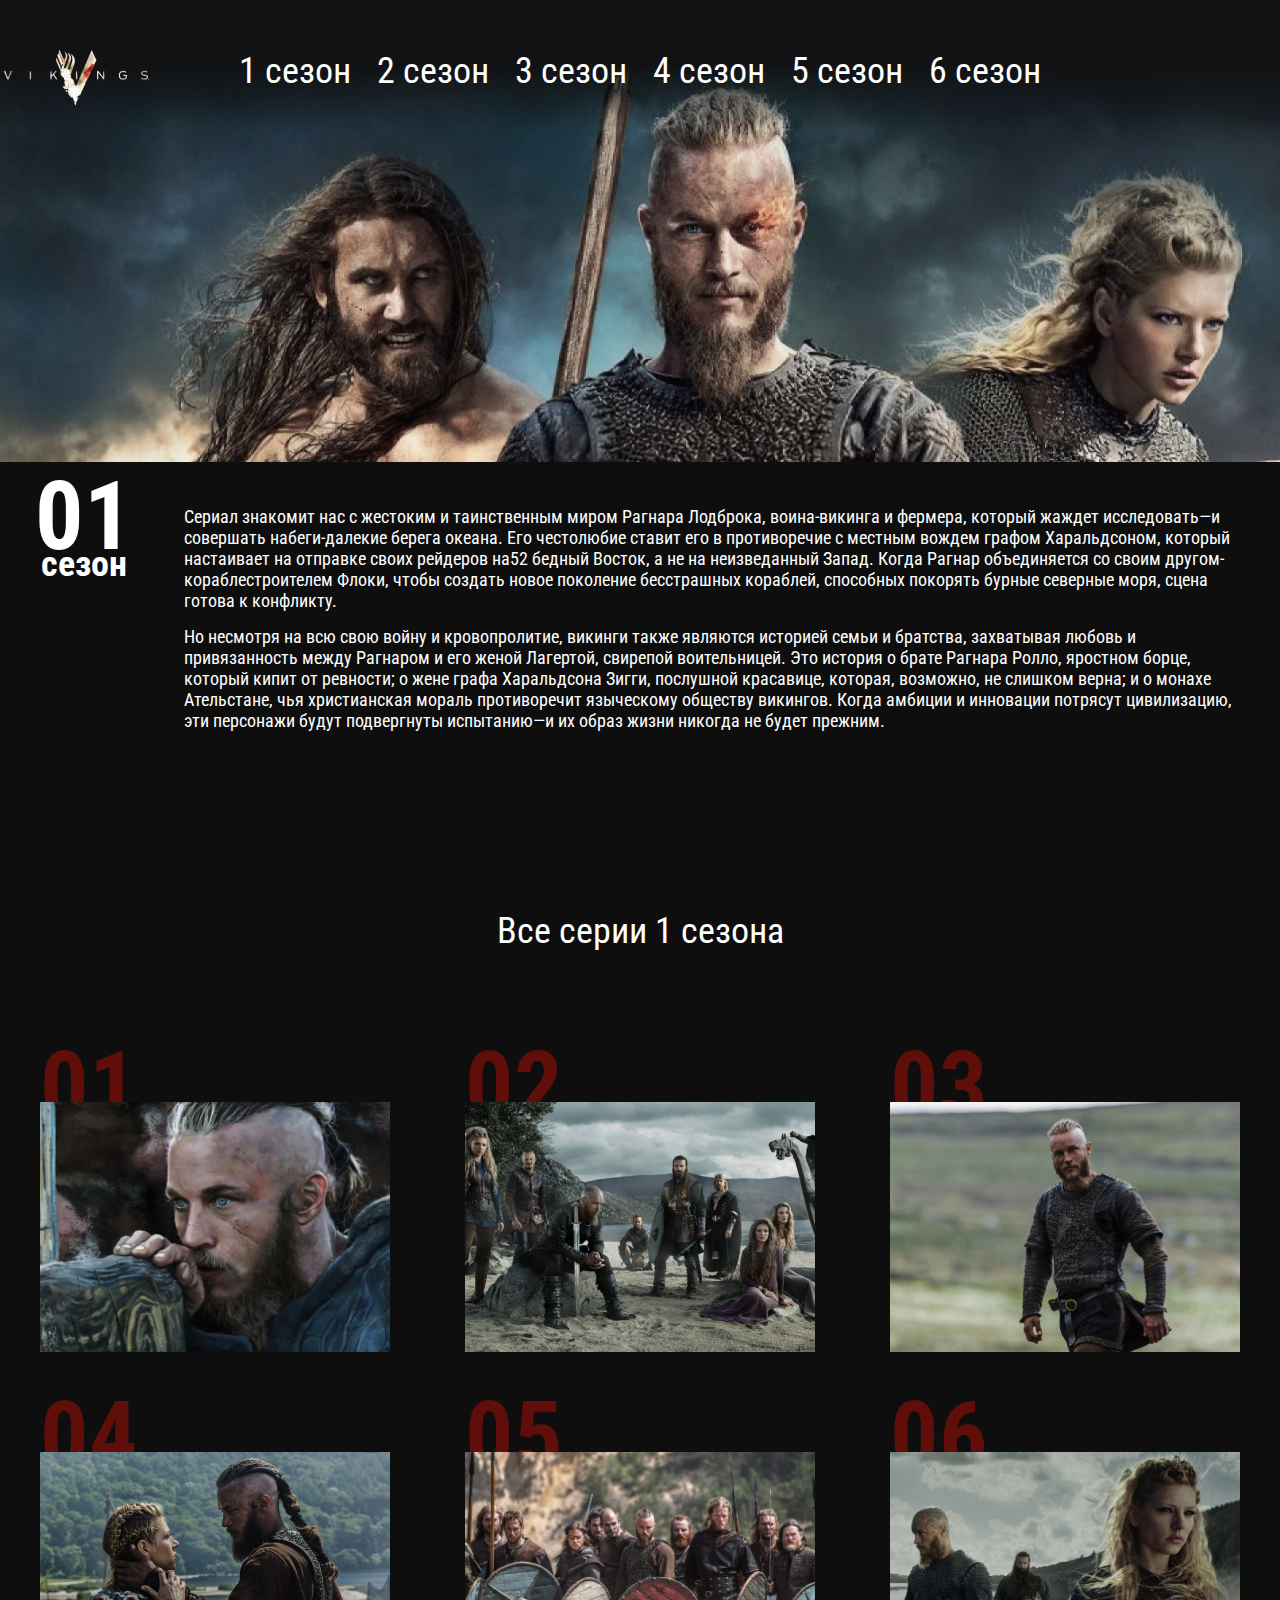
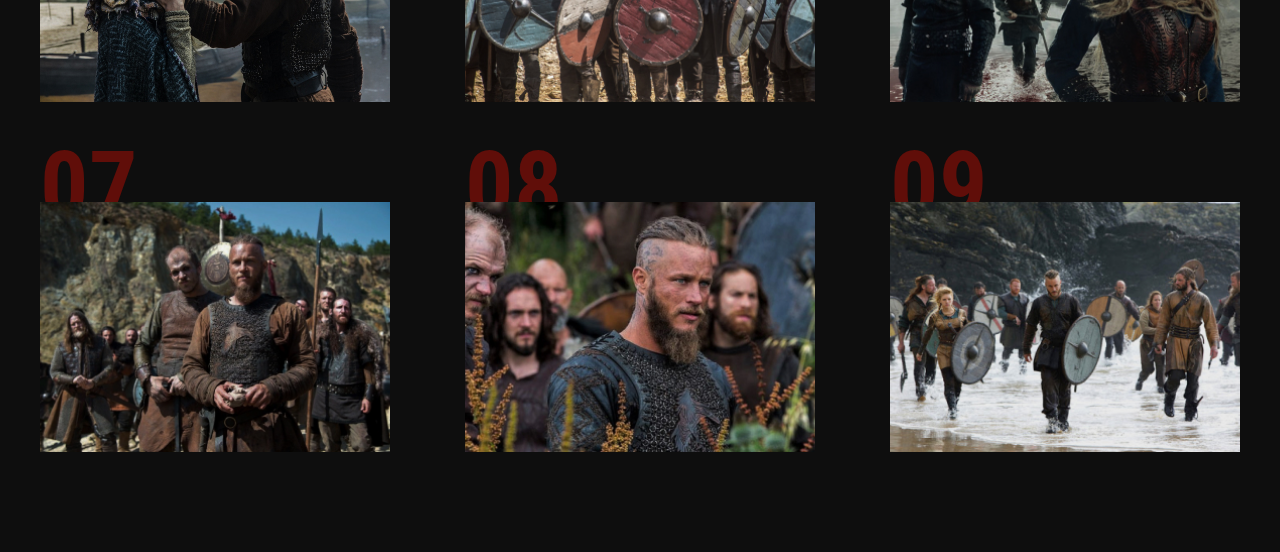
==== season-1.html @ 43eeecdd "feat: end 1-seasons" ====
<!DOCTYPE html>
<html lang="ru">

<head>
    <meta charset="UTF-8">
    <meta name="viewport" content="width=device-width, initial-scale=1.0">
    <meta http-equiv="X-UA-Compatible" content="ie=edge">
    <title>Document</title>
    <link href="https://fonts.googleapis.com/css2?family=Roboto+Condensed:ital,wght@0,400;0,700;1,300&display=swap"
        rel="stylesheet">
    <link rel="stylesheet" href="css/reset.css">
    <link rel="stylesheet" href="css/jquery.fancybox.css">
    <link rel="stylesheet" href="css/style.css">
</head>

<body>

    <header class=" page-header">
        <nav class="menu">
            <div class="menu__container">
                <a class="page-logo" href="index.html">
                    <img src="images/page-logo.png" alt="">
                </a>
                <ul class="menu__list">
                    <li class="menu__list-item">
                        <a class="menu__list-link menu__list-link--active" href="#">1 сезон</a>
                    </li>
                    <li class="menu__list-item">
                        <a class="menu__list-link" href="#">2 сезон</a>
                    </li>
                    <li class="menu__list-item">
                        <a class="menu__list-link" href="#">3 сезон</a>
                    </li>
                    <li class="menu__list-item">
                        <a class="menu__list-link" href="#">4 сезон</a>
                    </li>
                    <li class="menu__list-item">
                        <a class="menu__list-link" href="#">5 сезон</a>
                    </li>
                    <li class="menu__list-item">
                        <a class="menu__list-link" href="#">6 сезон</a>
                    </li>
                </ul>
            </div>
        </nav>
        <div class="season-info">
            <div class="season-info__num">
                01
                <span>сезон</span>
            </div>
            <div class="season-info__text">
                <p>Сериал знакомит нас с жестоким и таинственным миром Рагнара Лодброка, воина-викинга и фермера,
                    который жаждет исследовать—и совершать набеги-далекие берега океана. Его честолюбие ставит его в
                    противоречие с местным вождем графом Харальдсоном, который настаивает на отправке своих рейдеров
                    на52
                    бедный Восток, а не на неизведанный Запад. Когда Рагнар объединяется со своим
                    другом-кораблестроителем Флоки, чтобы создать новое поколение бесстрашных кораблей, способных
                    покорять бурные северные моря, сцена готова к конфликту.
                </p>
                <p>Но несмотря на всю свою войну и кровопролитие, викинги также являются историей семьи и братства,
                    захватывая любовь и привязанность между Рагнаром и его женой Лагертой, свирепой воительницей. Это
                    история о брате Рагнара Ролло, яростном борце, который кипит от ревности; о жене графа Харальдсона
                    Зигги, послушной красавице, которая, возможно, не слишком верна; и о монахе Ательстане, чья
                    христианская мораль противоречит языческому обществу викингов. Когда амбиции и инновации потрясут
                    цивилизацию, эти персонажи будут подвергнуты испытанию—и их образ жизни никогда не будет прежним.
                </p>
            </div>
        </div>
    </header>

    <section class="seasons section-page">
        <div class="container">
            <h3 class="title">
                Все серии 1 сезона
            </h3>
            <ol class="seasons__inner">
                <li class="seasons__item" style="background-image: url('images/seasons 1-image-1.jpg');">
                    <a class="seasons__link" data-fancybox="gallery"
                        href="https://www.youtube.com/watch?v=ny9Fmx-rUKQ?autoplay=0">Смотреть</a>
                </li>
                <li class="seasons__item" style="background-image: url('images/seasons 1-image-2.jpg');">
                    <a class="seasons__link" data-fancybox="gallery"
                        href="https://www.youtube.com/watch?v=ny9Fmx-rUKQ?autoplay=0">Смотреть</a>
                </li>
                <li class="seasons__item" style="background-image: url('images/seasons 1-image-3.jpg');">
                    <a class="seasons__link" data-fancybox="gallery"
                        href="https://www.youtube.com/watch?v=ny9Fmx-rUKQ?autoplay=0">Смотреть</a>
                </li>
                <li class="seasons__item" style="background-image: url('images/seasons 1-image-4.jpg');">
                    <a class="seasons__link" data-fancybox="gallery"
                        href="https://www.youtube.com/watch?v=ny9Fmx-rUKQ?autoplay=0">Смотреть</a>
                </li>
                <li class="seasons__item" style="background-image: url('images/seasons 1-image-5.jpg');">
                    <a class="seasons__link" data-fancybox="gallery"
                        href="https://www.youtube.com/watch?v=ny9Fmx-rUKQ?autoplay=0">Смотреть</a>
                </li>
                <li class="seasons__item" style="background-image: url('images/seasons 1-image-6.jpg');">
                    <a class="seasons__link" data-fancybox="gallery"
                        href="https://www.youtube.com/watch?v=ny9Fmx-rUKQ?autoplay=0">Смотреть</a>
                </li>
                <li class="seasons__item" style="background-image: url('images/seasons 1-image-7.jpg');">
                    <a class="seasons__link" data-fancybox="gallery"
                        href="https://www.youtube.com/watch?v=ny9Fmx-rUKQ?autoplay=0">Смотреть</a>
                </li>
                <li class="seasons__item" style="background-image: url('images/seasons 1-image-8.jpg');">
                    <a class="seasons__link" data-fancybox="gallery"
                        href="https://www.youtube.com/watch?v=ny9Fmx-rUKQ?autoplay=0">Смотреть</a>
                </li>
                <li class="seasons__item" style="background-image: url('images/seasons 1-image-9.jpg');">
                    <a class="seasons__link" data-fancybox="gallery"
                        href="https://www.youtube.com/watch?v=ny9Fmx-rUKQ?autoplay=0">Смотреть</a>
                </li>

            </ol>
        </div>
    </section>


    <script src="https://ajax.googleapis.com/ajax/libs/jquery/3.4.1/jquery.min.js"></script>
    <script src="js/jquery.fancybox.min.js"></script>
    <script src="js/main.js"></script>
</body>

</html>
---- css/style.css ----
* {
  box-sizing: border-box;
}

body {
  background-color: #0e0e0e;
  color: #fff;
  font-family: "Roboto Condensed", sans-serif;
  font-weight: 400px;
  font-size: 18px;
  line-height: 21px;
}

a {
  color: inherit;
  text-decoration: none;
}

ul {
  list-style: none;
}

.container {
  max-width: 1220px;
  padding: 0 10px;
  margin: 0 auto;
}

.section-page {
  padding: 100px 0;
}

.title {
  text-align: center;
  margin-bottom: 100px;
  font-size: 36px;
  line-height: 42px;
  font-weight: 400;
}

.header {
  background-image: url("../images/header-bg.jpg");
  height: 100vh;
  background-repeat: no-repeat;
  background-size: cover;
  background-position: center 50px;
  text-align: center;
  position: relative;
}

.header::after {
  content: "";
  position: absolute;
  height: 70px;
  bottom: 0;
  left: 0;
  width: 100%;
  background: linear-gradient(
    180deg,
    #0e0e0e 0%,
    rgba(17, 17, 17, 0.850295) 16.53%,
    rgba(32, 31, 33, 0) 100%
  );
  transform: rotate(180deg);
}

.menu {
  padding: 50px 0 58px;
  background: linear-gradient(
    180deg,
    #111213 0%,
    #111213 43.62%,
    rgba(32, 31, 33, 0) 86.33%
  );
}

.menu__list {
  display: flex;
  justify-content: center;
}

.menu__list-item {
  padding: 0 13px;
}

.menu__list-link {
  font-size: 36px;
  line-height: 42px;
}

.menu__list-link:hover,
menu__list-link--active {
  color: #85ccdc;
  text-decoration: underline;
}

.logo {
  padding-top: 178px;
}

.about__inner {
  display: flex;
}

.about__info {
  width: 375px;
  margin-right: 50px;
  flex: none;
}

.about__info-item {
  margin-bottom: 25px;
  color: #e5e5e5;
}

.about__info-item span {
  display: block;
}

.about__text p {
  margin-bottom: 25px;
}

.video {
  background-image: url("../images/video-bg.jpg");
  height: 100vh;
  background-size: cover;
  background-position: center center;
  background-repeat: no-repeat;
  text-align: right;
}

.video__text {
  font-style: italic;
  font-weight: 300;
  font-size: 72px;
  line-height: 84px;
  color: #85ccdc;
  padding-top: 444px;
  margin-bottom: 40px;
}

.video__text span {
  display: block;
  padding-right: 285px;
}

.video__btn {
  padding-left: 112px;
  position: relative;
  margin-right: 230px;
}

.video__btn::before {
  content: "";
  position: absolute;
  width: 100px;
  height: 100px;
  top: -40px;
  left: 0;
  background-image: url("../images/youtube-bth.svg");
}

.seasons__inner {
  display: grid;
  grid-template-columns: 1fr 1fr 1fr;
  grid-gap: 100px 75px;
  counter-reset: number;
  padding-top: 50px;
}

.seasons__item {
  width: 350px;
  height: 250px;
  background-repeat: no-repeat;
  background-position: center center;
  background-size: cover;
  list-style: none;
  position: relative;
  display: flex;
  justify-content: center;
  align-items: center;
}

.seasons__item:hover .seasons__link {
  opacity: 1;
}

.seasons__item::before {
  content: "0" counter(number);
  counter-increment: number;
  position: absolute;
  font-weight: bold;
  font-size: 96px;
  line-height: 112px;
  color: #600e09;
  left: 0;
  top: -72px;
  z-index: -1;
}

.seasons__item:hover::after {
  content: "";
  position: absolute;
  top: 0;
  left: 0;
  right: 0;
  bottom: 0;
  background: rgba(14, 14, 14, 0.8);
}

.seasons__link {
  font-size: 36px;
  line-height: 42px;
  padding: 12px 78px 11px;
  background-color: #0e0e0e;
  opacity: 0;
  transition: all 1s;
  z-index: 2;
}

.heroes__inner {
  display: flex;
  justify-content: space-between;
}

.heroes__slider-img {
  max-width: 775px;
}

.heroes__slider-text {
  max-width: 350px;
}

.slick-btn {
  position: absolute;
  top: 50%;
  transform: translateY(-50%);
  border: none;
  background-color: transparent;
  z-index: 5;
  cursor: pointer;
  outline: none;
}

.slick-prev {
  left: 38px;
}

.slick-next {
  right: 38px;
}

.heroes-name {
  font-style: italic;
  font-weight: 300;
  font-size: 72px;
  line-height: 84px;
  color: #85ccdc;
  margin-bottom: 44px;
}

.heroes__text p {
  margin-bottom: 15px;
}

.copy {
  padding: 14px 0 15px;
  text-align: center;
}

/* start season-1 */
.page-header {
  background-image: url("../images/season-1bg.jpg");
  background-repeat: no-repeat;
  background-position: center center;
  background-size: cover;
  height: 90vh;
  position: relative;
}

.menu__container {
  max-width: 1385px;
  margin: 0 auto;
  position: relative;
}

.page-logo {
  position: absolute;
}

.season-info {
  position: absolute;
  max-width: 1385px;
  display: flex;
  padding: 44px 47px 64px 35px;
  background-color: #0e0e0e;
  bottom: 0;
  left: 0;
  right: 0;
  margin: 0 auto;
}

.season-info__num {
  font-weight: bold;
  font-size: 96px;
  line-height: px;
  text-align: center;
  margin-right: 51px;
}

.season-info__num span {
  display: block;
  font-size: 36px;
  line-height: 74px;
}

.season-info__text p {
  margin-bottom: 15px;
}
/* end season-1 */
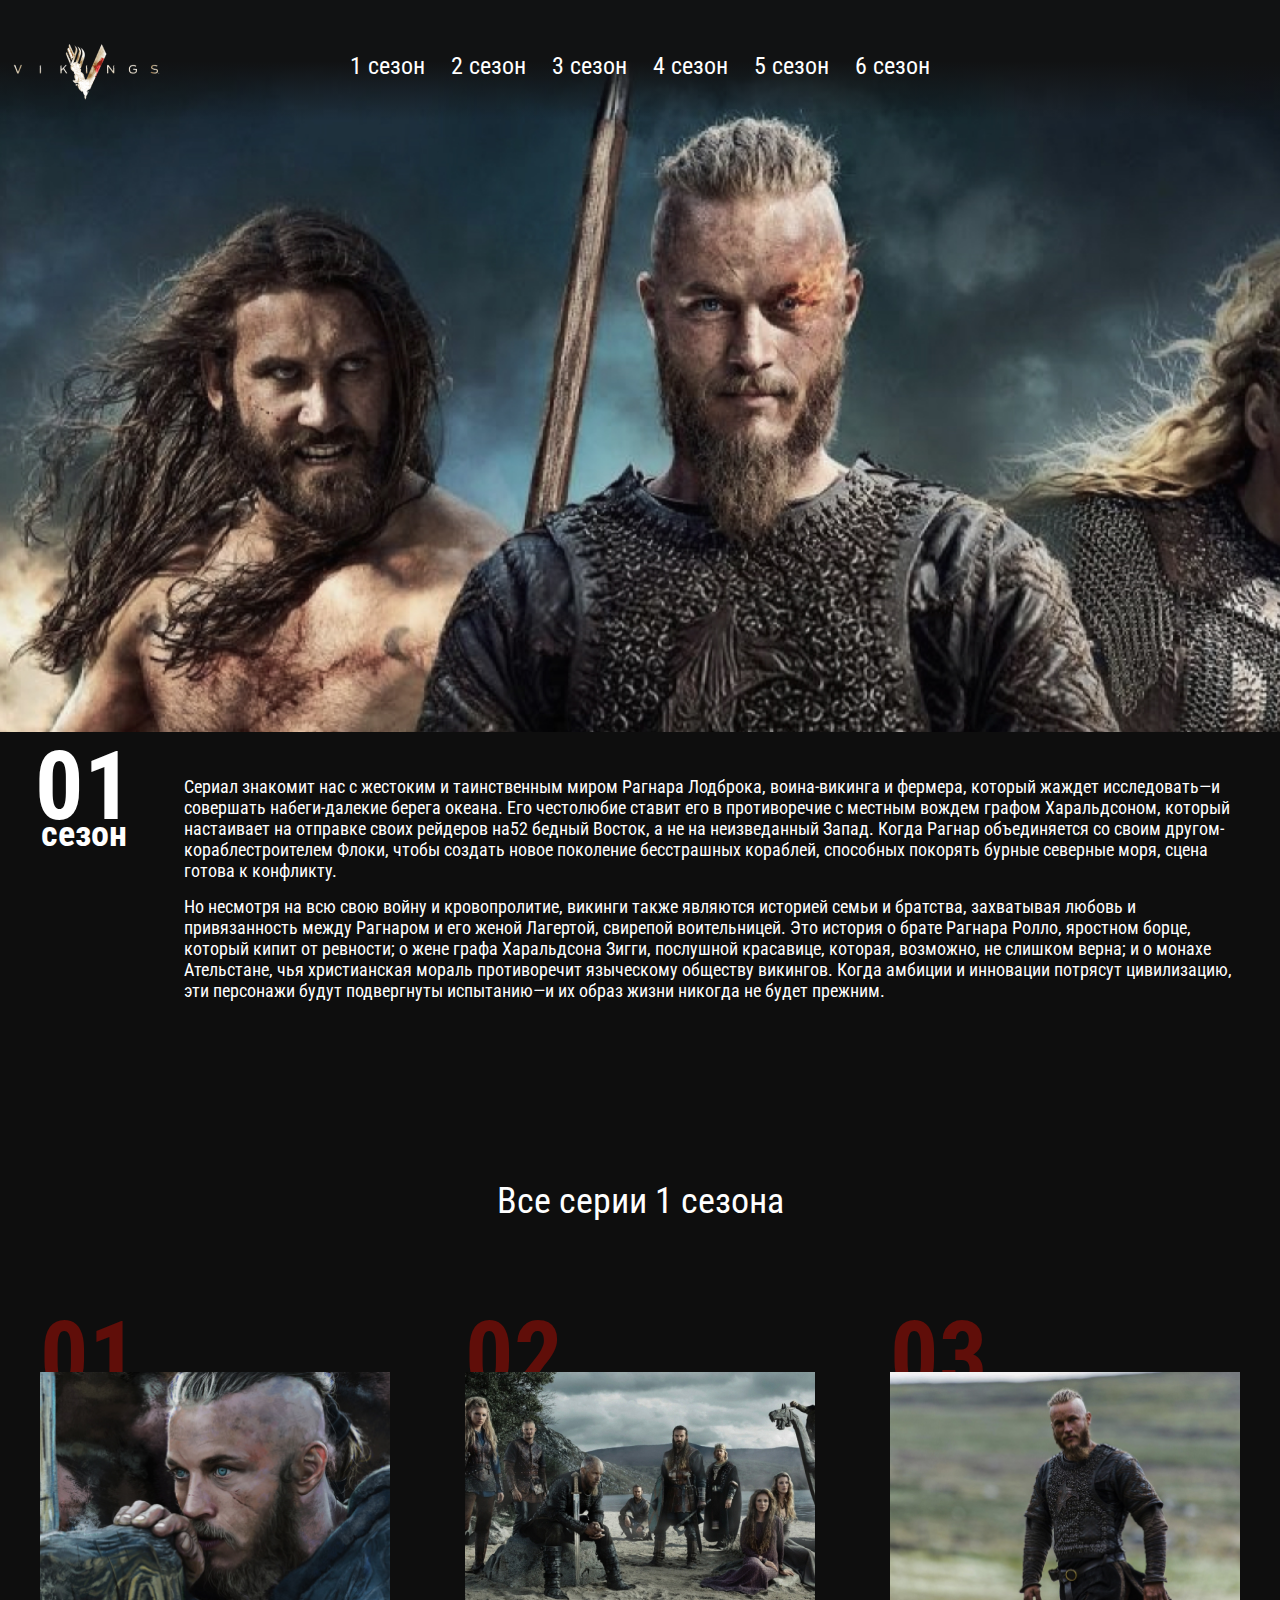
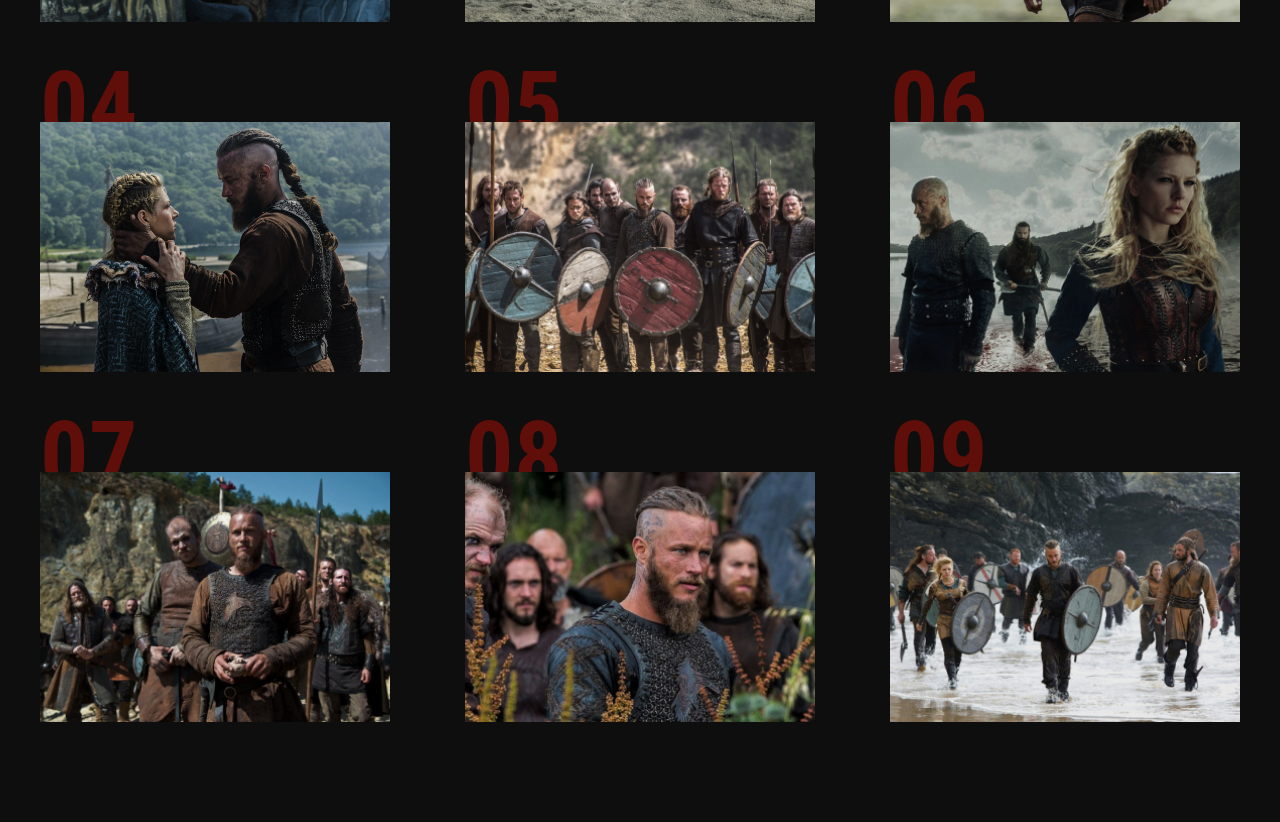
==== commit b01e5bda: "feat: end media" ====
--- a/season-1.html
+++ b/season-1.html
@@ -17,6 +17,9 @@
 
     <header class=" page-header">
         <nav class="menu">
+            <button class="menu__btn">
+                <span></span>
+            </button>
             <div class="menu__container">
                 <a class="page-logo" href="index.html">
                     <img src="images/page-logo.png" alt="">
@@ -67,7 +70,6 @@
             </div>
         </div>
     </header>
-
     <section class="seasons section-page">
         <div class="container">
             <h3 class="title">
@@ -75,8 +77,7 @@
             </h3>
             <ol class="seasons__inner">
                 <li class="seasons__item" style="background-image: url('images/seasons 1-image-1.jpg');">
-                    <a class="seasons__link" data-fancybox="gallery"
-                        href="https://www.youtube.com/watch?v=ny9Fmx-rUKQ?autoplay=0">Смотреть</a>
+                    <a class="seasons__link" data-fancybox="gallery" href="https://youtu.be/YAgvhHVqkXw">Смотреть</a>
                 </li>
                 <li class="seasons__item" style="background-image: url('images/seasons 1-image-2.jpg');">
                     <a class="seasons__link" data-fancybox="gallery"
--- a/css/style.css
+++ b/css/style.css
@@ -74,6 +74,10 @@
   );
 }
 
+.menu__btn {
+  display: none;
+}
+
 .menu__list {
   display: flex;
   justify-content: center;
@@ -95,7 +99,7 @@
 }
 
 .logo {
-  padding-top: 178px;
+  padding-top: 17vh;
 }
 
 .about__inner {
@@ -136,7 +140,7 @@
   font-size: 72px;
   line-height: 84px;
   color: #85ccdc;
-  padding-top: 444px;
+  padding-top: 45vh;
   margin-bottom: 40px;
 }
 
@@ -163,14 +167,13 @@
 
 .seasons__inner {
   display: grid;
-  grid-template-columns: 1fr 1fr 1fr;
+  grid-template-columns: repeat(auto-fill, minmax(284px, 1fr));
   grid-gap: 100px 75px;
   counter-reset: number;
   padding-top: 50px;
 }
 
 .seasons__item {
-  width: 350px;
   height: 250px;
   background-repeat: no-repeat;
   background-position: center center;
@@ -199,6 +202,10 @@
   z-index: -1;
 }
 
+.seasons__item:nth-child(n + 10)::before {
+  content: counter(number);
+}
+
 .seasons__item:hover::after {
   content: "";
   position: absolute;
@@ -228,6 +235,11 @@
   max-width: 775px;
 }
 
+.heroes__images {
+  /* max-width: 775px; */
+  max-height: 445px;
+}
+
 .heroes__slider-text {
   max-width: 350px;
 }
@@ -319,3 +331,200 @@
   margin-bottom: 15px;
 }
 /* end season-1 */
+
+/* start media */
+
+@media (max-width: 1420px) {
+  .page-logo {
+    left: 10px;
+    top: -6px;
+  }
+}
+
+
+
+@media (max-width: 1366px) {
+  .logo__img {
+    width: 50%;
+  }
+  .menu__list-link {
+    font-size: 24px;
+    line-height: 32px;
+  }
+  .about__info {
+    width: 250px;
+  }
+  .page-header {
+    height: 120vh;
+  }
+}
+
+@media (max-width: 1200px) {
+  .heroes__inner {
+    display: block;
+  }
+  .heroes__slider-text {
+    max-width: 100%;
+    padding-top: 50px;
+  }
+  .heroes__slider-img {
+    max-width: 100%;
+  }
+}
+
+@media (max-width: 1088px) {
+  .seasons__item {
+    height: 340px;
+  }
+}
+
+@media (max-width: 992px) {
+  .page-logo {
+  display: none;
+  }
+}
+
+@media (max-width: 768px) {
+  .about__inner {
+    display: block;
+  }
+  .section-page {
+    padding: 50px 0;
+  }
+  .title {
+    margin-bottom: 50px;
+    font-style: 28px;
+    line-height: 36px;
+  }
+  body {
+    font-size: 11px;
+    line-height: 19px;
+  }
+  .video__text {
+    font-size: 48px;
+    line-height: 56px;
+  }
+  .video__text span {
+    padding-right: 200px;
+  }
+  .video__bth {
+    margin-right: 2px;
+    padding-left: 62px;
+  }
+  .video__btn::before {
+    width: 50px;
+    height: 50px;
+    background-size: cover;
+    top: -16px;
+  }
+  .seasons__inner {
+    grid-gap: 80px 35px;
+  }
+  .slick-btn {
+    display: none;
+  }
+  .heroes__name {
+    font: 46px;
+    line-height: 56px;
+    margin-bottom: 25px;
+  }
+  .season-info {
+    display: block;
+    padding: padding: 30px 10px 0px 10px;;
+  }
+  .season-info__num {
+    text-align: left;
+    font-size: 50px;
+    line-height: 26px;
+    margin-bottom: 15px;
+  }
+  .season-info__num span {
+    font-size: 25px;
+    line-height: 32px;
+  }
+}
+
+@media (max-width: 640px) {
+  .menu {
+    padding: 0;
+    text-align: center;
+    background: linear-gradient( 180deg, #111213 0%, #111213 -10.38%, rgba(32, 31, 33, 0) 86.33% );
+  }
+  .menu__list {
+    display: block; 
+    transform: translateY(-130%);
+    transition: all .3s;
+  }
+  .menu__list.menu__list--active{
+    transform: translateY(0%);
+    padding: 100px 0 50px;
+    background-color: #0e0e0e;
+  }
+  .menu__list-link {
+    display: block;
+    padding: 10px 0;
+    
+  }
+  .logo {
+    padding-top: 21vh;
+  }
+  .page-logo {
+    display: block;
+    z-index: 10;
+    top: 22px;
+    }
+  .menu__btn {
+    display: block;
+    width: 42px;
+    height: 41px;
+    cursor: pointer;
+    position: absolute;
+    z-index: 10;
+    right: 17px;
+    top: 20px;
+    display: flex;
+    align-items: center;
+    background-color: transparent;
+    border: none;
+    padding: 0;
+  }
+  .menu__btn span{
+    background-color: white;
+    height: 3px;
+    width: 100%;
+  }
+  .menu__btn::after,
+  .menu__btn::before{
+    content: "";
+    width: 100%;
+    height: 3px;
+    background-color: #fff;
+    position: absolute;
+  }
+  .menu__btn::before {
+    top: 0;
+    left: 0;
+  }
+  .menu__btn::after {
+    bottom: 0;
+    left: 0;
+  }
+  .page-header {
+    height: 160vh;
+  }
+}
+
+@media (max-width: 414px) {
+  .seasons__item {
+    height: 203px;
+  }
+}
+
+
+@media (max-width: 374px) {
+  .page-header {
+    height: 200vh;
+  }
+}
+
+/* end media */
